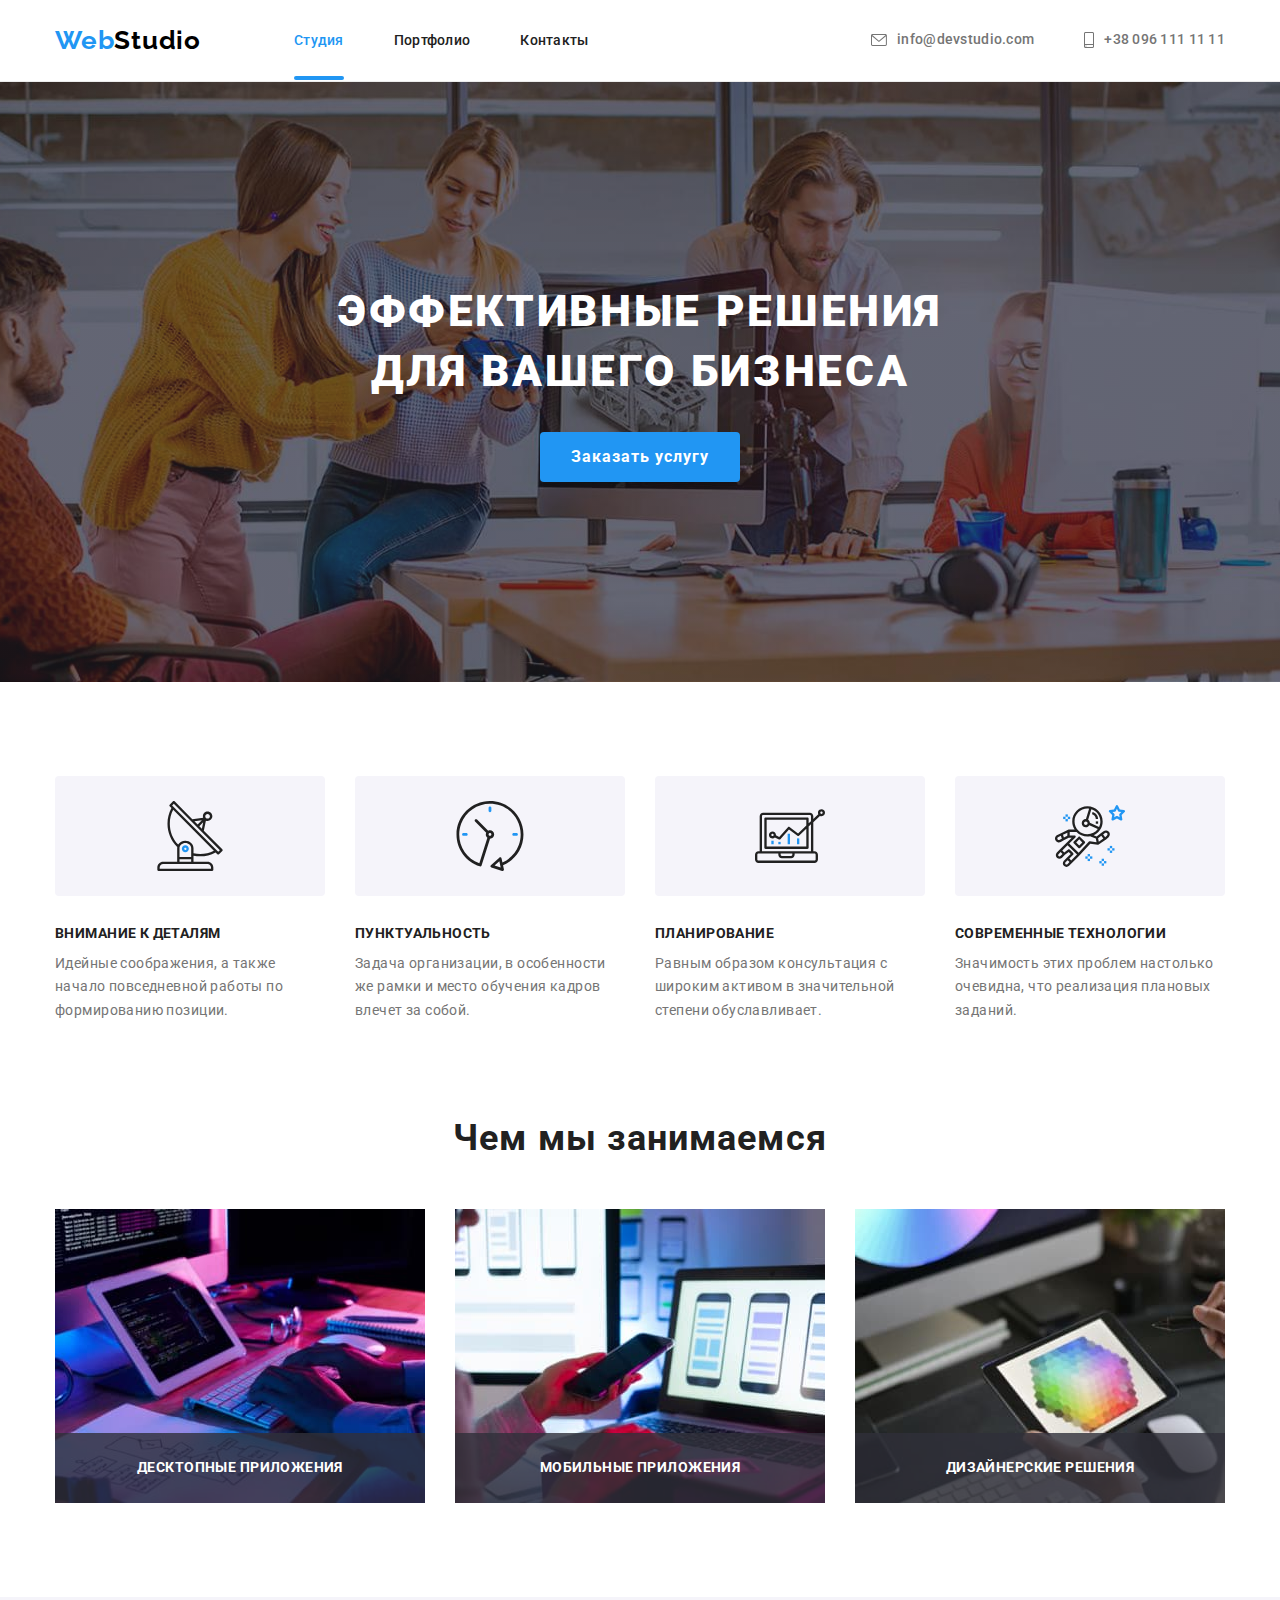
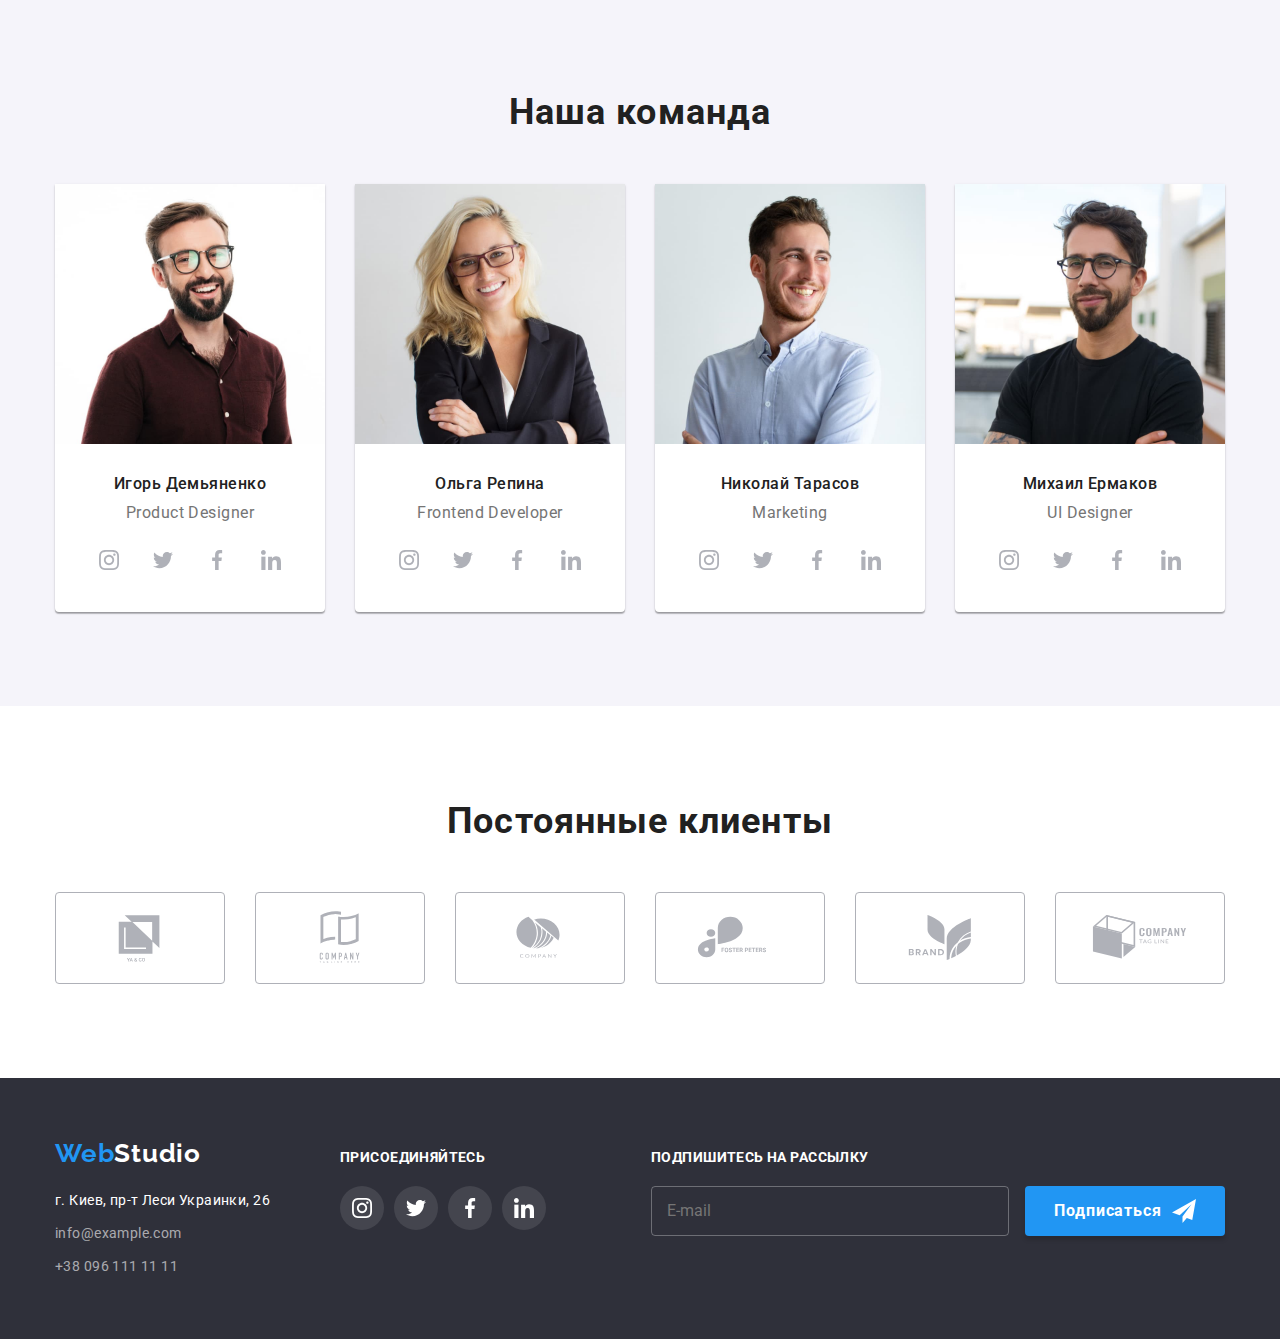
==== index.html @ a88d2c27 "Copy hw-07" ====
<!DOCTYPE html>
<html lang="ru">
<head>
    <meta charset="UTF-8">
    <meta http-equiv="X-UA-Compatible" content="IE=edge">
    <meta name="viewport" content="width=device-width, initial-scale=1.0">
    <title>Главная</title>
    <link rel="preconnect" href="https://fonts.googleapis.com">
    <link rel="preconnect" href="https://fonts.gstatic.com" crossorigin>
    <link href="https://fonts.googleapis.com/css2?family=Raleway:wght@700&family=Roboto:wght@400;500;700;900&display=swap"
        rel="stylesheet">
    <link rel="stylesheet" href="./css/modern-normalize.css">
    <link rel="stylesheet" href="./css/main.min.css">
</head>
<body>
    <header class="header">
        <div class="container header__container">
            <a href="./index.html" class="logo header__logo">Web<span lang="en" class="logo--dark">Studio</span>
            </a>
            <nav>
                <ul class="sitenav">
                    <li class="sitenav__item">
                        <a href="#" class="sitenav__link sitenav__link--current">Студия</a>
                    </li>
                    <li class="sitenav__item">
                        <a href="./portfolio.html" class="sitenav__link">Портфолио</a>
                    </li>
                    <li class="sitenav__item">
                        <a href="" class="sitenav__link">Контакты</a>
                    </li>
                </ul>
            </nav>
            <ul class="contacts">
                <li class="contacts__item">
                    <a href="mailto:info@devstudio.com" class="contacts__link">
                        <svg class="contacts__icon" width="16" height="12">
                            <use href="./images/icons.svg#icon-envelope"></use>
                        </svg>
                        info@devstudio.com
                    </a>
                </li>
                <li class="contacts__item">
                    <a href="tel:+380961111111" class="contacts__link">
                        <svg class="contacts__icon" width="10" height="16">
                            <use href="./images/icons.svg#icon-smartphone"></use>
                        </svg>
                        +38 096 111 11 11
                    </a>
                </li>
            </ul>
        </div>
    </header>
    <main>
        <!--Шапка-->
        <section class="hero">
            <div class="container">
                <h1 class="hero__title">Эффективные решения для вашего бизнеса</h1>
                <button type="button" class="button" data-modal-open>Заказать услугу</button>
            </div>
        </section>
        <!-- Особенности -->
        <section class="section">
            <div class="container">
                <h2 class="section__title visually-hidden">Особенности</h2>
                <ul class="features">
                    <li class="features__item">
                        <div class="features__thumb">
                            <svg class="features__icon" width="70" height="70">
                                <use href="./images/icons.svg#icon-features1"></use>
                            </svg>
                        </div>
                        <h3 class="features__title">Внимание к деталям</h3>
                        <p class="features__text">Идейные соображения, а также начало повседневной работы по формированию позиции.</p>
                    </li>
                    <li class="features__item">
                        <div class="features__thumb">
                            <svg class="features__icon" width="70" height="70">
                                <use href="./images/icons.svg#icon-features2"></use>
                            </svg>
                        </div>
                        <h3 class="features__title">Пунктуальность</h3>
                        <p class="features__text">Задача организации, в особенности же рамки и место обучения кадров влечет за собой.</p>
                    </li>
                    <li class="features__item">
                        <div class="features__thumb">
                            <svg class="features__icon" width="70" height="70">
                                <use href="./images/icons.svg#icon-features3"></use>
                            </svg>
                        </div>
                        <h3 class="features__title">Планирование</h3>
                        <p class="features__text">Равным образом консультация с широким активом в значительной степени обуславливает.</p>
                    </li>
                    <li class="features__item">
                        <div class="features__thumb">
                            <svg class="features__icon" width="70" height="70">
                                <use href="./images/icons.svg#icon-features4"></use>
                            </svg>
                        </div>
                        <h3 class="features__title">Современные технологии</h3>
                        <p class="features__text">Значимость этих проблем настолько очевидна, что реализация плановых заданий.</p>
                    </li>
                </ul>
            </div>
        </section>
        <!-- Чем мы занимаемся -->
        <section class="section section--no-padding-top">
            <div class="container">
                <h2 class="section__title">Чем мы занимаемся</h2>
                <ul class="about">
                    <li class="about__item">
                        <img src="./images/box1.jpg"
                            alt="Разработка вэб приложений. Сотрудник набирает код на клавиатуре, основываясь на блок-схеме, которая расположена на столе возле него. "
                            width="370" height="294">
                        <h3 class="about__title">Десктопные приложения</h3>
                    </li>
                    <li class="about__item">
                        <img src="./images/box2.jpg"
                            alt="Разработка мобильных приложений. Сотрудник производит сравнение макета с приложением на мобильном телефоне."
                            width="370" height="294">
                        <h3 class="about__title">Мобильные приложения</h3>
                    </li>
                    <li class="about__item">
                        <img src="./images/box3.jpg"
                            alt="Разработка дизайна. Сострудник с помощью планшета выбирается будующий цвет и оттенок. " width="370"
                            height="294">
                        <h3 class="about__title">Дизайнерские решения</h3>
                    </li>
                </ul>
            </div>
        </section>
        <!-- Наша команда -->
        <section class="section section--another-background">
            <div class="container">
                <h2 class="section__title">Наша команда</h2>
                <ul class="team">
                    <li class="team__item">
                        <img src="./images/card1.jpg" alt="Фото Игоря" width="270" height="260">
                        <div class="team__content">
                            <h3 class="team__title">Игорь Демьяненко</h3>
                            <p class="team__text">Product Designer</p>
                            <ul class="socials">
                                <li class="socials__item">
                                    <a href="" class="socials__link">
                                        <svg class="socials__icon" width="20" height="20">
                                            <use href="./images/icons.svg#icon-instagram"></use>
                                        </svg>
                                    </a>
                                </li>
                                <li class="socials__item">
                                    <a href="" class="socials__link">
                                        <svg class="socials__icon" width="20" height="20">
                                            <use href="./images/icons.svg#icon-twitter"></use>
                                        </svg>
                                    </a>
                                </li>
                                <li class="socials__item">
                                    <a href="" class="socials__link">
                                        <svg class="socials__icon" width="20" height="20">
                                            <use href="./images/icons.svg#icon-facebook"></use>
                                        </svg>
                                    </a>
                                </li>
                                <li class="socials__item">
                                    <a href="" class="socials__link">
                                        <svg class="socials__icon" width="20" height="20">
                                            <use href="./images/icons.svg#icon-linkedin"></use>
                                        </svg>
                                    </a>
                                </li>
                            </ul>
                        </div>
                    </li>
                    <li class="team__item">
                        <img src="./images/card2.jpg" alt="Фото Игоря" width="270" height="260">
                        <div class="team__content">
                            <h3 class="team__title">Ольга Репина</h3>
                            <p class="team__text">Frontend Developer</p>
                            <ul class="socials">
                                <li class="socials__item">
                                    <a href="" class="socials__link">
                                        <svg class="socials__icon" width="20" height="20">
                                            <use href="./images/icons.svg#icon-instagram"></use>
                                        </svg>
                                    </a>
                                </li>
                                <li class="socials__item">
                                    <a href="" class="socials__link">
                                        <svg class="socials__icon" width="20" height="20">
                                            <use href="./images/icons.svg#icon-twitter"></use>
                                        </svg>
                                    </a>
                                </li>
                                <li class="socials__item">
                                    <a href="" class="socials__link">
                                        <svg class="socials__icon" width="20" height="20">
                                            <use href="./images/icons.svg#icon-facebook"></use>
                                        </svg>
                                    </a>
                                </li>
                                <li class="socials__item">
                                    <a href="" class="socials__link">
                                        <svg class="socials__icon" width="20" height="20">
                                            <use href="./images/icons.svg#icon-linkedin"></use>
                                        </svg>
                                    </a>
                                </li>
                            </ul>
                        </div>
                    </li>
                    <li class="team__item">
                        <img src="./images/card3.jpg" alt="Фото Игоря" width="270" height="260">
                        <div class="team__content">
                            <h3 class="team__title">Николай Тарасов</h3>
                            <p class="team__text">Marketing</p>
                            <ul class="socials">
                                <li class="socials__item">
                                    <a href="" class="socials__link">
                                        <svg class="socials__icon" width="20" height="20">
                                            <use href="./images/icons.svg#icon-instagram"></use>
                                        </svg>
                                    </a>
                                </li>
                                <li class="socials__item">
                                    <a href="" class="socials__link">
                                        <svg class="socials__icon" width="20" height="20">
                                            <use href="./images/icons.svg#icon-twitter"></use>
                                        </svg>
                                    </a>
                                </li>
                                <li class="socials__item">
                                    <a href="" class="socials__link">
                                        <svg class="socials__icon" width="20" height="20">
                                            <use href="./images/icons.svg#icon-facebook"></use>
                                        </svg>
                                    </a>
                                </li>
                                <li class="socials__item">
                                    <a href="" class="socials__link">
                                        <svg class="socials__icon" width="20" height="20">
                                            <use href="./images/icons.svg#icon-linkedin"></use>
                                        </svg>
                                    </a>
                                </li>
                            </ul>
                        </div>
                    </li>
                    <li class="team__item">
                        <img src="./images/card4.jpg" alt="Фото Игоря" width="270" height="260">
                        <div class="team__content">
                            <h3 class="team__title">Михаил Ермаков</h3>
                            <p class="team__text">UI Designer</p>
                            <ul class="socials">
                                <li class="socials__item">
                                    <a href="" class="socials__link">
                                        <svg class="socials__icon" width="20" height="20">
                                            <use href="./images/icons.svg#icon-instagram"></use>
                                        </svg>
                                    </a>
                                </li>
                                <li class="socials__item">
                                    <a href="" class="socials__link">
                                        <svg class="socials__icon" width="20" height="20">
                                            <use href="./images/icons.svg#icon-twitter"></use>
                                        </svg>
                                    </a>
                                </li>
                                <li class="socials__item">
                                    <a href="" class="socials__link">
                                        <svg class="socials__icon" width="20" height="20">
                                            <use href="./images/icons.svg#icon-facebook"></use>
                                        </svg>
                                    </a>
                                </li>
                                <li class="socials__item">
                                    <a href="" class="socials__link">
                                        <svg class="socials__icon" width="20" height="20">
                                            <use href="./images/icons.svg#icon-linkedin"></use>
                                        </svg>
                                    </a>
                                </li>
                            </ul>
                        </div>
                    </li>
                </ul>
            </div>
        </section>
        <!-- Постоянные клиенты -->
        <section class="section">
            <div class="container">
                <h2 class="section__title">Постоянные клиенты</h2>
                <ul class="clients">
                    <li class="clients__item">
                        <a href="" class="clients__link">
                            <svg class="clients__icon" width="106" height="60">
                                <use href="./images/icons.svg#icon-client1"></use>
                            </svg>
                        </a>
                    </li>
                    <li class="clients__item">
                        <a href="" class="clients__link">
                            <svg class="clients__icon" width="106" height="60">
                                <use href="./images/icons.svg#icon-client2"></use>
                            </svg>
                        </a>
                    </li>
                    <li class="clients__item">
                        <a href="" class="clients__link">
                            <svg class="clients__icon" width="106" height="60">
                                <use href="./images/icons.svg#icon-client3"></use>
                            </svg>
                        </a>
                    </li>
                    <li class="clients__item">
                        <a href="" class="clients__link">
                            <svg class="clients__icon" width="106" height="60">
                                <use href="./images/icons.svg#icon-client4"></use>
                            </svg>
                        </a>
                    </li>
                    <li class="clients__item">
                        <a href="" class="clients__link">
                            <svg class="clients__icon" width="106" height="60">
                                <use href="./images/icons.svg#icon-client5"></use>
                            </svg>
                        </a>
                    </li>
                    <li class="clients__item">
                        <a href="" class="clients__link">
                            <svg class="clients__icon" width="106" height="60">
                                <use href="./images/icons.svg#icon-client6"></use>
                            </svg>
                        </a>
                    </li>
                </ul>
            </div>
        </section>
    </main>
    <footer class="footer">
        <div class="container footer__container">
            <div class="footer__left-wrap">
                <a href="./index.html" class="logo footer__logo">Web<span lang="en" class="logo--light">Studio</span></a>
                <address>
                    <ul class="address">
                        <li class="address__item">
                            <a href="https://goo.gl/maps/Sd4Lendt8BvaJmYn8" target="_blank" class="address__link">г. Киев, пр-т Леси
                                Украинки, 26</a>
                        </li>
                        <li class="address__item">
                            <a href="mailto:info@example.com" class="address__link">info@example.com</a>
                        </li>
                        <li class="address__item">
                            <a href="tel:+380961111111" class="address__link">+38 096 111 11 11</a>
                        </li>
                    </ul>
                </address>
            </div>
            <div class="footer__central-wrap">
                <p class="footer__central-text">Присоединяйтесь</p>
                <ul class="socials">
                    <li class="socials__item">
                        <a href="" class="socials__link socials__link--theme-dark">
                            <svg class="socials__icon" width="20" height="20">
                                <use href="./images/icons.svg#icon-instagram"></use>
                            </svg>
                        </a>
                    </li>
                    <li class="socials__item">
                        <a href="" class="socials__link socials__link--theme-dark">
                            <svg class="socials__icon" width="20" height="20">
                                <use href="./images/icons.svg#icon-twitter"></use>
                            </svg>
                        </a>
                    </li>
                    <li class="socials__item">
                        <a href="" class="socials__link socials__link--theme-dark">
                            <svg class="socials__icon" width="20" height="20">
                                <use href="./images/icons.svg#icon-facebook"></use>
                            </svg>
                        </a>
                    </li>
                    <li class="socials__item">
                        <a href="" class="socials__link socials__link--theme-dark">
                            <svg class="socials__icon" width="20" height="20">
                                <use href="./images/icons.svg#icon-linkedin"></use>
                            </svg>
                        </a>
                    </li>
                </ul>
            </div>
            <div class="footer__right-wrap">
                <p class="footer__right-text">Подпишитесь на рассылку</p>
                <form action="#" class="subscribe">
                    <input type="email" class="subscribe__email" name="subscribe-email" placeholder="E-mail"/>
                    <button type="submit" class="button subscribe__button">Подписаться 
                            <svg class="subscribe__icon" width="24" height="24">
                                <use href="./images/icons.svg#icon-subscribe"></use>
                            </svg>
                    </button>
                </form>
            </div>
        </div>
    </footer>
    <div class="backdrop is-hidden" data-modal>
        <div class="modal">
            <button type="button" class="modal__close" data-modal-close>
                <svg class="modal__close-icon" width="18" height="18">
                    <use href="./images/icons.svg#icon-modal-close"></use>
                </svg>
            </button>
            <form action="#" class="application">
                <p class="application__title">Оставьте свои данные, мы вам перезвоним</p>
                <label class="application__label">
                    Имя
                    <span class="application__input-wrap">
                        <input type="text" name="application-name" class="application__input" />
                        <svg class="application__icon" width="18" height="18">
                            <use href="./images/icons.svg#icon-form-name"></use>
                        </svg>
                    </span>
                </label>
                <label class="application__label">
                    Телефон
                    <span class="application__input-wrap">
                        <input type="tel" name="application-tel" class="application__input" />
                        <svg class="application__icon" width="18" height="18">
                            <use href="./images/icons.svg#icon-form-tel"></use>
                        </svg>
                    </span>
                </label>
                <label class="application__label">
                    Почта
                    <span class="application__input-wrap">
                        <input type="email" name="application-email" class="application__input" />
                        <svg class="application__icon" width="18" height="18">
                            <use href="./images/icons.svg#icon-form-email"></use>
                        </svg>
                    </span>
                </label>
                <label class="application__label application__label_last">
                    Комментарий
                    <textarea name="application-comment" class="application__comment" placeholder="Введите текст"></textarea>
                </label>
                <label class="policy">
                    <input type="checkbox" class="policy__checkbox" name="policy" value="accept" />
                    <span class="policy__item">
                        <svg class="policy__icon" width="16" height="15">
                            <use href="./images/icons.svg#icon-check"></use>
                        </svg>
                    </span>
                    Соглашаюсь с рассылкой и принимаю 
                    <a href="" class="policy__link">Условия договора</a>
                </label>
                <button type="submit" class ="button">Отправить</button>
            </form>
        </div>
    </div>
</body>
<script src="./js/modal.js"></script>
</html>
---- css/main.min.css ----
.visually-hidden{position:absolute;white-space:nowrap;width:1px;height:1px;overflow:hidden;border:0;padding:0;clip:rect(0 0 0 0);clip-path:inset(50%);margin:-1px}.section__title{font-size:36px;line-height:1.17;letter-spacing:.03em;text-align:center}.features__title,.about__title,.footer__right-text,.footer__central-text{font-size:14px;line-height:1.14;letter-spacing:.03em;text-transform:uppercase}.logo{font-family:"Raleway",sans-serif;font-weight:700;font-size:26px;line-height:1.19;letter-spacing:.03em}.hero__title{font-weight:900;font-size:44px;line-height:1.36;letter-spacing:.06em;text-transform:uppercase;text-align:center}.sitenav__link,.contacts__link{font-weight:500;font-size:14px;line-height:1.14;letter-spacing:.02em}.team__title,.team__text{font-size:16px;line-height:1.19;letter-spacing:.03em;text-align:center}h1,h2,h3,h4,h5,h6,p,ul{margin-top:0;margin-bottom:0}a{text-decoration:none}ul{padding:0;list-style-type:none}button{padding:0}body{font-family:"Roboto", sans-serif;color:#757575}img{display:block;max-width:100%;height:auto}.container{width:1200px;margin:0 auto;padding:0 15px}.logo{color:#2196f3}.logo--dark{color:#000000}.logo--light{color:#fff}.section{padding-top:94px;padding-bottom:94px}.section__title{margin-bottom:50px;color:#212121}.section--no-padding-top{padding-top:0}.section--another-background{background-color:#f5f4fa}.button{display:block;margin:0 auto;min-width:200px;min-height:50px;font-weight:700;font-size:16px;line-height:1.87;letter-spacing:0.06em;color:#fff;background-color:#2196f3;box-shadow:0px 4px 4px rgba(0,0,0,0.15);border-radius:4px;border-color:transparent;cursor:pointer}.socials{display:flex;justify-content:center}.socials__item{min-height:44px;min-width:44px}.socials__item:not(:last-child){margin-right:10px}.socials__link{display:flex;justify-content:center;align-items:center;width:100%;height:100%;background-color:transparent;border-radius:50%;fill:#afb1b8;transition:background-color 250ms cubic-bezier(0.4, 0, 0.2, 1)}.socials__link:hover,.socials__link:focus{background-color:#2196f3;fill:#ffffff}.socials__link--theme-dark{background-color:rgba(255,255,255,0.1);fill:#ffffff}.backdrop{width:100vw;height:100vh;background-color:rgba(0,0,0,0.2);position:fixed;top:0;left:0;transition:opacity 250ms cubic-bezier(0.4, 0, 0.2, 1),visibility 250ms cubic-bezier(0.4, 0, 0.2, 1)}.backdrop.is-hidden{opacity:0;visibility:hidden;pointer-events:none}.modal{width:528px;min-height:581px;padding:40px;position:absolute;top:50%;left:50%;background-color:#fff;box-shadow:0px 1px 3px rgba(0,0,0,0.12),0px 1px 1px rgba(0,0,0,0.14),0px 2px 1px rgba(0,0,0,0.2);border-radius:4px;transform:translate(-50%, -50%) scale(1);transition:transform 250ms cubic-bezier(0.4, 0, 0.2, 1)}.backdrop.is-hidden .modal{transform:translate(-50%, -50%) scale(1.15)}.modal__close{display:flex;align-items:center;justify-content:center;width:30px;height:30px;position:absolute;top:8px;right:8px;color:#000000;background-color:transparent;border-radius:50%;border-color:rgba(0,0,0,0.1);cursor:pointer;transition:color 250ms cubic-bezier(0.4, 0, 0.2, 1)}.modal__close:hover,.modal__close:focus{color:#2196f3}.modal__close-icon{fill:currentColor}.application__title{margin-bottom:12px;font-weight:700;font-size:20px;line-height:1.15;text-align:center;letter-spacing:.03em;color:#212121}.application__label{display:flex;flex-direction:column;margin-bottom:10px;font-size:12px;line-height:1.17;letter-spacing:0.01em;color:#757575}.application__label_last{margin-bottom:0}.application__input-wrap{margin-top:4px;position:relative;color:#212121}.application__input{width:100%;min-height:40px;padding-left:42px;border:1px solid rgba(33,33,33,0.2);border-radius:4px;cursor:pointer;transition:border-color 250ms cubic-bezier(0.4, 0, 0.2, 1)}.application__input:focus{border-color:#2196f3}.application__icon{position:absolute;left:12px;top:50%;transform:translateY(-50%);fill:currentColor;transition:fill 250ms cubic-bezier(0.4, 0, 0.2, 1)}.application__input:focus+.application__icon{fill:#2196f3}.application__comment{margin-top:4px;padding:12px 16px;min-height:120px;border:1px solid rgba(33,33,33,0.2);border-radius:4px;resize:none;cursor:pointer;transition:border-color 250ms cubic-bezier(0.4, 0, 0.2, 1)}.application__comment::placeholder{color:rgba(117,117,117,0.5);transition:color 250ms cubic-bezier(0.4, 0, 0.2, 1)}.application__comment:focus{border-color:#2196f3}.application__comment:focus::placeholder{color:#2196f3}.policy{display:flex;justify-content:center;align-items:center;margin-top:20px;margin-bottom:30px;font-size:14px;line-height:1.71;letter-spacing:.03em;color:#757575;cursor:pointer}.policy__checkbox{appearance:none}.policy__item{display:flex;justify-content:center;align-items:center;width:16px;height:15px;margin-right:8px;border:2px solid #000000;border-radius:3px;transition:background-color 250ms cubic-bezier(0.4, 0, 0.2, 1),border 250ms cubic-bezier(0.4, 0, 0.2, 1)}.policy__checkbox:focus+.policy__item{border:2px solid #2196f3;outline:1px solid #000000}.policy__checkbox:checked+.policy__item{background-color:#2196f3;border:2px solid transparent}.policy__icon{fill:#fff}.policy__link{margin-left:4px;color:#2196f3;text-decoration:underline}.header{border-bottom:1px solid #ececec}.header__container{display:flex;align-items:center;padding-top:25px;padding-bottom:25px}.header__logo{margin-right:93px}.sitenav{display:flex}.sitenav__item:not(:last-child){margin-right:50px}.sitenav__link{position:relative;color:#212121;transition:color 250ms cubic-bezier(0.4, 0, 0.2, 1)}.sitenav__link:hover,.sitenav__link:focus{color:#2196f3}.sitenav__link--current{color:#2196f3}.sitenav__link--current::after{content:"";width:100%;height:4px;display:block;position:absolute;left:0;bottom:-32px;background-color:#2196f3;border-radius:2px}.contacts{display:flex;margin-left:auto}.contacts__item:not(:last-child){margin-right:50px}.contacts__link{display:flex;align-items:center;color:inherit;transition:color 250ms cubic-bezier(0.4, 0, 0.2, 1)}.contacts__link:hover,.contacts__link:focus{color:#2196f3}.contacts__icon{fill:currentColor;margin-right:10px}.hero{max-width:1600px;margin:0 auto;padding-top:200px;padding-bottom:200px;background-color:#2f303a;background-image:linear-gradient(rgba(47,48,58,0.4), rgba(47,48,58,0.4)),url(../images/hero-bg.jpg);background-position:center;background-repeat:no-repeat;background-size:cover}.hero__title{margin-bottom:30px;max-width:696px;margin-right:auto;margin-left:auto;color:#fff}.features{display:flex}.features__item{min-width:270px}.features__item:not(:last-child){margin-right:30px}.features__thumb{display:flex;justify-content:center;align-items:center;width:100%;min-height:120px;margin-bottom:30px;background-color:#f5f4fa;border-radius:4px}.features__title{margin-bottom:10px;color:#212121}.features__text{font-size:14px;line-height:1.71;letter-spacing:.03em}.about{display:flex}.about__section{padding-top:0}.about__item{position:relative}.about__item:not(:last-child){margin-right:30px}.about__title{display:flex;justify-content:center;align-items:center;width:100%;min-height:70px;position:absolute;bottom:0;left:0;color:#fff;background-color:rgba(47,48,58,0.8)}.team{display:flex}.team__item{background:#fff;box-shadow:0px 1px 3px rgba(0,0,0,0.12),0px 1px 1px rgba(0,0,0,0.14),0px 2px 1px rgba(0,0,0,0.2);border-radius:0px 0px 4px 4px}.team__item:not(:last-child){margin-right:30px}.team__content{padding-top:30px;padding-bottom:30px}.team__title{margin-bottom:10px;font-weight:500;color:#212121}.team__text{margin-bottom:16px}.clients{display:flex;justify-content:center;align-items:center}.clients__item{width:170px;height:92px}.clients__item:not(:last-child){margin-right:30px}.clients__link{display:flex;justify-content:center;align-items:center;width:100%;height:100%;fill:#afb1b8;border:1px solid #afb1b8;border-radius:4px;transition:border-color 250ms cubic-bezier(0.4, 0, 0.2, 1),fill 250ms cubic-bezier(0.4, 0, 0.2, 1)}.clients__link:hover,.clients__link:focus{border-color:#2196f3;fill:#2196f3}.footer{padding-top:60px;padding-bottom:60px;background-color:#2f303a}.footer__container{display:flex;align-items:baseline}.footer__logo{display:block;margin-bottom:20px}.footer__left-wrap{margin-right:70px}.footer__right-wrap{margin-left:auto}.footer__right-text,.footer__central-text{margin-bottom:20px;color:#fff;font-weight:700}.address__item{font-style:normal;font-size:14px;line-height:1.71;letter-spacing:.03em;color:#fff}.address__item+.address__item{color:rgba(255,255,255,0.6)}.address__item:not(:last-child){margin-bottom:9px}.address__link{color:inherit;transition:color 250ms cubic-bezier(0.4, 0, 0.2, 1)}.address__link:hover,.address__link:focus{color:#2196f3}.subscribe__email{width:358px;min-height:50px;padding:15px;margin-right:12px;color:#fff;background-color:transparent;border:1px solid rgba(255,255,255,0.3);border-radius:4px;cursor:pointer}.subscribe__button{display:inline-flex;justify-content:center;align-items:center}.subscribe__icon{margin-left:10px;fill:currentColor}.filter{display:flex;justify-content:center;margin-bottom:50px}.filter__item:not(:last-child){margin-right:8px}.filter__button{padding:6px 22px;font-family:inherit;font-weight:500;font-size:16px;line-height:1.62;letter-spacing:.03em;color:#212121;background:#f5f4fa;border-radius:4px;border-color:transparent;cursor:pointer;transition:color 250ms cubic-bezier(0.4, 0, 0.2, 1),background-color 250ms cubic-bezier(0.4, 0, 0.2, 1),box-shadow 250ms cubic-bezier(0.4, 0, 0.2, 1)}.filter__button:hover,.filter__button:focus{color:#fff;background-color:#2196f3;box-shadow:0px 3px 1px rgba(0,0,0,0.1),0px 1px 2px rgba(0,0,0,0.08),0px 2px 2px rgba(0,0,0,0.12)}.portfolio{display:flex;flex-wrap:wrap;margin-right:-30px;margin-bottom:-30px}.portfolio__item{margin-right:30px;margin-bottom:30px;flex-basis:calc((100% - 3 * 30px) / 3)}.portfolio__link{display:inline-block;width:100%;height:100%;transition:box-shadow 250ms cubic-bezier(0.4, 0, 0.2, 1)}.portfolio__link:hover,.portfolio__link:focus{box-shadow:0px 1px 1px rgba(0,0,0,0.12),0px 4px 4px rgba(0,0,0,0.06),1px 4px 6px rgba(0,0,0,0.16)}.portfolio__overlay{position:relative;overflow:hidden}.portfolio__description{height:100%;padding:63px 24px;position:absolute;top:0;left:0;font-size:18px;line-height:1.56;letter-spacing:.03em;color:#fff;background-color:#2196f3;transform:translateY(101%);transition:transform 250ms cubic-bezier(0.4, 0, 0.2, 1)}.portfolio__link:hover .portfolio__description,.portfolio__link:focus .portfolio__description{transform:translateY(0)}.portfolio__content{padding:20px 24px;border:1px solid #eeeeee}.portfolio__title{margin-bottom:4px;font-size:18px;line-height:2;letter-spacing:0.06em;color:#212121}.portfolio__text{font-size:16px;line-height:1.87;letter-spacing:.03em;color:#757575}
/*# sourceMappingURL=main.min.css.map */
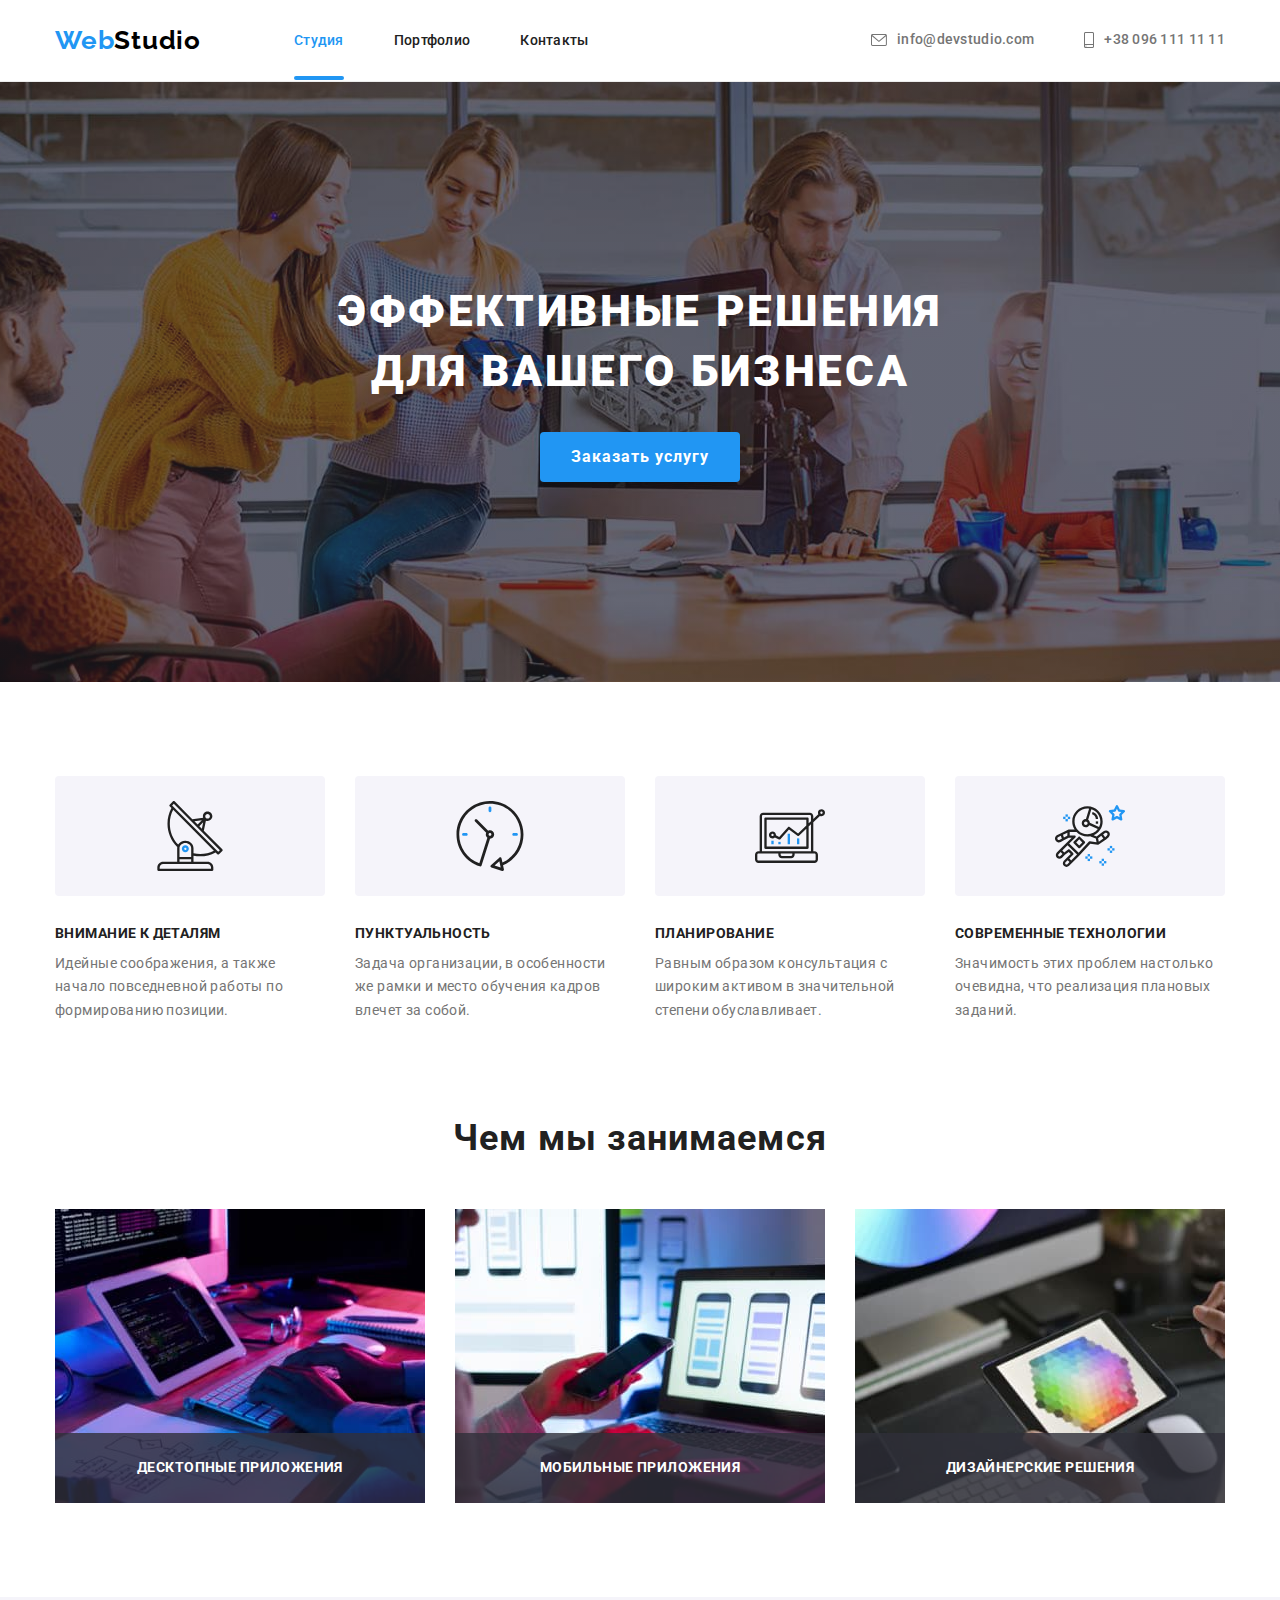
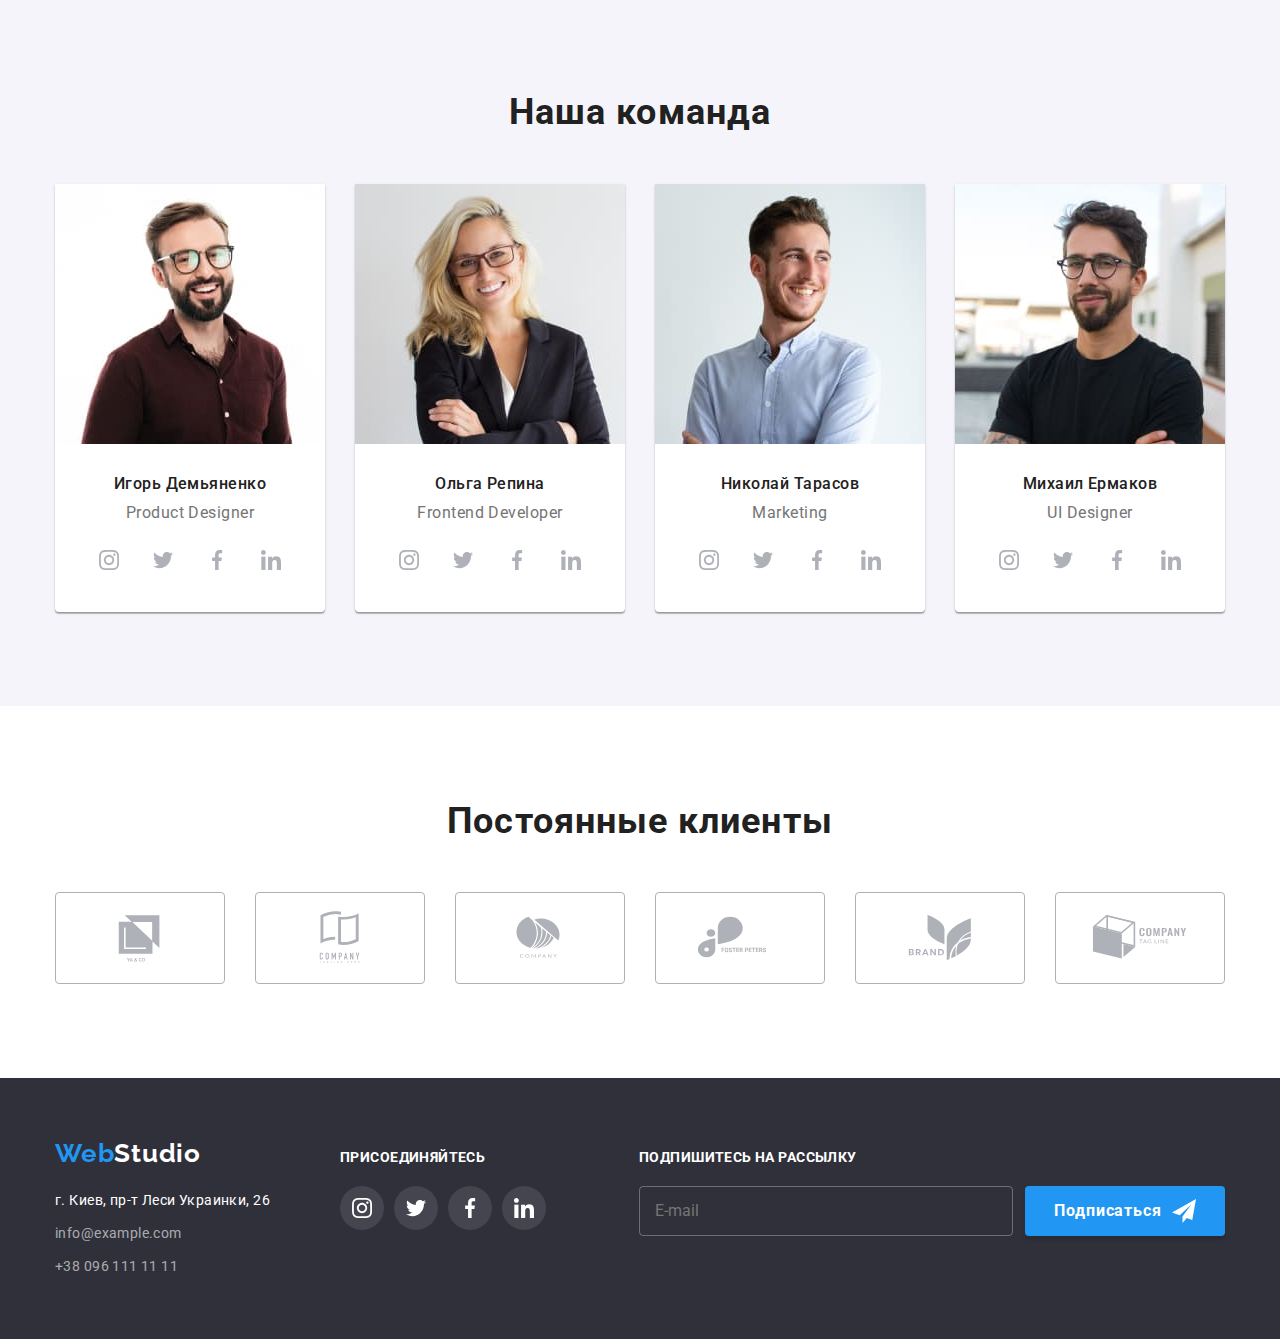
==== commit 934aeaa3: "done №1" ====
--- a/index.html
+++ b/index.html
@@ -13,7 +13,7 @@
     <link rel="stylesheet" href="./css/main.min.css">
 </head>
 <body>
-    <header class="header">
+    <header class="header block">
         <div class="container header__container">
             <a href="./index.html" class="logo header__logo">Web<span lang="en" class="logo--dark">Studio</span>
             </a>
@@ -48,18 +48,81 @@
                     </a>
                 </li>
             </ul>
+            <button type="button" class="open-menu-button">
+                <svg class="open-menu-icon" width="40" height="40">
+                    <use href="./images/icons.svg#icon-mob-menu"></use>
+                </svg>
+            </button>
+        </div>
+        <div class="mobile-menu is-hidden">
+            <div class="container mobile-menu__container">
+                <div class="mobile-menu__top">
+                    <button type="button" class="close-menu-button">
+                        <svg class="close-menu-icon" width="40" height="40">
+                            <use href="./images/icons.svg#icon-mob-menu-close"></use>
+                        </svg>
+                    </button>
+                    <ul class="mobile-sitenav">
+                        <li class="mobile-sitenav__item">
+                            <a href="#" class="mobile-sitenav__link mobile-sitenav__link--current">Студия</a>
+                        </li>
+                        <li class="mobile-sitenav__item">
+                            <a href="./portfolio.html" class="mobile-sitenav__link">Портфолио</a>
+                        </li>
+                        <li class="mobile-sitenav__item">
+                            <a href="" class="mobile-sitenav__link">Контакты</a>
+                        </li>
+                    </ul>
+                </div>
+                <div class="mobile-menu__bottom">
+                    <ul class="mobile-contacts">
+                        <li class="mobile-contacts__item">
+                            <a href="tel:+380961111111" class="mobile-contacts__link">
+                                +38 096 111 11 11
+                            </a>
+                        </li>
+                        <li class="mobile-contacts__item">
+                            <a href="mailto:info@devstudio.com" class="mobile-contacts__link">
+                                info@devstudio.com
+                            </a>
+                        </li>
+                    </ul>
+                    <ul class="mobile-socials">
+                        <li class="mobile-socials__item">
+                            <a href="" class="mobile-socials__link">
+                                Instagram
+                            </a>
+                        </li>
+                        <li class="mobile-socials__item">
+                            <a href="" class="mobile-socials__link">
+                                Twitter
+                            </a>
+                        </li>
+                        <li class="mobile-socials__item">
+                            <a href="" class="mobile-socials__link">
+                                Facebook
+                            </a>
+                        </li>
+                        <li class="mobile-socials__item">
+                            <a href="" class="mobile-socials__link">
+                                LinkedIn
+                            </a>
+                        </li>
+                    </ul>
+                </div>
+            </div>
         </div>
     </header>
     <main>
         <!--Шапка-->
-        <section class="hero">
+        <section class="hero block">
             <div class="container">
-                <h1 class="hero__title">Эффективные решения для вашего бизнеса</h1>
+                <h1 class="hero__title">Эффективные решения <br> для вашего бизнеса</h1>
                 <button type="button" class="button" data-modal-open>Заказать услугу</button>
             </div>
         </section>
         <!-- Особенности -->
-        <section class="section">
+        <section class="section block">
             <div class="container">
                 <h2 class="section__title visually-hidden">Особенности</h2>
                 <ul class="features">
@@ -103,38 +166,48 @@
             </div>
         </section>
         <!-- Чем мы занимаемся -->
-        <section class="section section--no-padding-top">
+        <section class="section section--no-padding-top block">
             <div class="container">
                 <h2 class="section__title">Чем мы занимаемся</h2>
                 <ul class="about">
                     <li class="about__item">
-                        <img src="./images/box1.jpg"
+                        <img srcset="./images/box1.jpg 1x, ./images/box1@2x.jpg 2x"
+                            src="./images/box1.jpg"
                             alt="Разработка вэб приложений. Сотрудник набирает код на клавиатуре, основываясь на блок-схеме, которая расположена на столе возле него. "
-                            width="370" height="294">
+                            width="370"
+                        >
                         <h3 class="about__title">Десктопные приложения</h3>
                     </li>
                     <li class="about__item">
-                        <img src="./images/box2.jpg"
+                        <img srcset="./images/box2.jpg 1x, ./images/box2@2x.jpg 2x" 
+                            src="./images/box2.jpg"
                             alt="Разработка мобильных приложений. Сотрудник производит сравнение макета с приложением на мобильном телефоне."
-                            width="370" height="294">
+                            width="370">
                         <h3 class="about__title">Мобильные приложения</h3>
                     </li>
                     <li class="about__item">
-                        <img src="./images/box3.jpg"
-                            alt="Разработка дизайна. Сострудник с помощью планшета выбирается будующий цвет и оттенок. " width="370"
-                            height="294">
+                        <img srcset="./images/box3.jpg 1x, ./images/box3@2x.jpg 2x"
+                            src="./images/box3.jpg"
+                            alt="Разработка дизайна. Сострудник с помощью планшета выбирается будующий цвет и оттенок. " 
+                            width="370"
+                            >
                         <h3 class="about__title">Дизайнерские решения</h3>
                     </li>
                 </ul>
             </div>
         </section>
         <!-- Наша команда -->
-        <section class="section section--another-background">
+        <section class="section section--another-background block">
             <div class="container">
                 <h2 class="section__title">Наша команда</h2>
                 <ul class="team">
                     <li class="team__item">
-                        <img src="./images/card1.jpg" alt="Фото Игоря" width="270" height="260">
+                        <picture>
+                            <source srcset="./images/card1.jpg 1x, ./images/card1@2x.jpg 2x" media="(min-width:1200px)">
+                            <source srcset="./images/card1-tab.jpg 1x, ./images/card1-tab@2x.jpg 2x" media="(min-width:768px)">
+                            <source srcset="./images/card1-mob.jpg 1x, ./images/card1-mob@2x.jpg 2x">
+                            <img src="./images/card1.jpg" alt="Фото Игоря">
+                        </picture>
                         <div class="team__content">
                             <h3 class="team__title">Игорь Демьяненко</h3>
                             <p class="team__text">Product Designer</p>
@@ -171,7 +244,12 @@
                         </div>
                     </li>
                     <li class="team__item">
-                        <img src="./images/card2.jpg" alt="Фото Игоря" width="270" height="260">
+                        <picture>
+                            <source srcset="./images/card2.jpg 1x, ./images/card2@2x.jpg 2x" media="(min-width:1200px)">
+                            <source srcset="./images/card2-tab.jpg 1x, ./images/card2-tab@2x.jpg 2x" media="(min-width:768px)">
+                            <source srcset="./images/card2-mob.jpg 1x, ./images/card2-mob@2x.jpg 2x">
+                            <img src="./images/card2.jpg" alt="Фото Ольги">
+                        </picture>
                         <div class="team__content">
                             <h3 class="team__title">Ольга Репина</h3>
                             <p class="team__text">Frontend Developer</p>
@@ -208,7 +286,12 @@
                         </div>
                     </li>
                     <li class="team__item">
-                        <img src="./images/card3.jpg" alt="Фото Игоря" width="270" height="260">
+                        <picture>
+                            <source srcset="./images/card3.jpg 1x, ./images/card3@2x.jpg 2x" media="(min-width:1200px)">
+                            <source srcset="./images/card3-tab.jpg 1x, ./images/card3-tab@2x.jpg 2x" media="(min-width:768px)">
+                            <source srcset="./images/card3-mob.jpg 1x, ./images/card3-mob@2x.jpg 2x">
+                            <img src="./images/card3.jpg" alt="Фото Николая">
+                        </picture>
                         <div class="team__content">
                             <h3 class="team__title">Николай Тарасов</h3>
                             <p class="team__text">Marketing</p>
@@ -245,7 +328,12 @@
                         </div>
                     </li>
                     <li class="team__item">
-                        <img src="./images/card4.jpg" alt="Фото Игоря" width="270" height="260">
+                        <picture>
+                            <source srcset="./images/card4.jpg 1x, ./images/card4@2x.jpg 2x" media="(min-width:1200px)">
+                            <source srcset="./images/card4-tab.jpg 1x, ./images/card4-tab@2x.jpg 2x" media="(min-width:768px)">
+                            <source srcset="./images/card4-mob.jpg 1x, ./images/card4-mob@2x.jpg 2x">
+                            <img src="./images/card4.jpg" alt="Фото Михаила">
+                        </picture>
                         <div class="team__content">
                             <h3 class="team__title">Михаил Ермаков</h3>
                             <p class="team__text">UI Designer</p>
@@ -285,7 +373,7 @@
             </div>
         </section>
         <!-- Постоянные клиенты -->
-        <section class="section">
+        <section class="section block">
             <div class="container">
                 <h2 class="section__title">Постоянные клиенты</h2>
                 <ul class="clients">
@@ -335,7 +423,7 @@
             </div>
         </section>
     </main>
-    <footer class="footer">
+    <footer class="footer block">
         <div class="container footer__container">
             <div class="footer__left-wrap">
                 <a href="./index.html" class="logo footer__logo">Web<span lang="en" class="logo--light">Studio</span></a>
@@ -436,7 +524,7 @@
                         </svg>
                     </span>
                 </label>
-                <label class="application__label application__label_last">
+                <label class="application__label application__label--no-margin-bottom">
                     Комментарий
                     <textarea name="application-comment" class="application__comment" placeholder="Введите текст"></textarea>
                 </label>
@@ -447,8 +535,10 @@
                             <use href="./images/icons.svg#icon-check"></use>
                         </svg>
                     </span>
-                    Соглашаюсь с рассылкой и принимаю 
-                    <a href="" class="policy__link">Условия договора</a>
+                    <span>
+                        Соглашаюсь с рассылкой и принимаю
+                        <a href="" class="policy__link">Условия договора</a>
+                    </span>
                 </label>
                 <button type="submit" class ="button">Отправить</button>
             </form>
@@ -456,4 +546,5 @@
     </div>
 </body>
 <script src="./js/modal.js"></script>
+<script src="./js/mobile-menu.js"></script>
 </html>--- a/css/main.min.css
+++ b/css/main.min.css
@@ -1,2 +1,2 @@
-.visually-hidden{position:absolute;white-space:nowrap;width:1px;height:1px;overflow:hidden;border:0;padding:0;clip:rect(0 0 0 0);clip-path:inset(50%);margin:-1px}.section__title{font-size:36px;line-height:1.17;letter-spacing:.03em;text-align:center}.features__title,.about__title,.footer__right-text,.footer__central-text{font-size:14px;line-height:1.14;letter-spacing:.03em;text-transform:uppercase}.logo{font-family:"Raleway",sans-serif;font-weight:700;font-size:26px;line-height:1.19;letter-spacing:.03em}.hero__title{font-weight:900;font-size:44px;line-height:1.36;letter-spacing:.06em;text-transform:uppercase;text-align:center}.sitenav__link,.contacts__link{font-weight:500;font-size:14px;line-height:1.14;letter-spacing:.02em}.team__title,.team__text{font-size:16px;line-height:1.19;letter-spacing:.03em;text-align:center}h1,h2,h3,h4,h5,h6,p,ul{margin-top:0;margin-bottom:0}a{text-decoration:none}ul{padding:0;list-style-type:none}button{padding:0}body{font-family:"Roboto", sans-serif;color:#757575}img{display:block;max-width:100%;height:auto}.container{width:1200px;margin:0 auto;padding:0 15px}.logo{color:#2196f3}.logo--dark{color:#000000}.logo--light{color:#fff}.section{padding-top:94px;padding-bottom:94px}.section__title{margin-bottom:50px;color:#212121}.section--no-padding-top{padding-top:0}.section--another-background{background-color:#f5f4fa}.button{display:block;margin:0 auto;min-width:200px;min-height:50px;font-weight:700;font-size:16px;line-height:1.87;letter-spacing:0.06em;color:#fff;background-color:#2196f3;box-shadow:0px 4px 4px rgba(0,0,0,0.15);border-radius:4px;border-color:transparent;cursor:pointer}.socials{display:flex;justify-content:center}.socials__item{min-height:44px;min-width:44px}.socials__item:not(:last-child){margin-right:10px}.socials__link{display:flex;justify-content:center;align-items:center;width:100%;height:100%;background-color:transparent;border-radius:50%;fill:#afb1b8;transition:background-color 250ms cubic-bezier(0.4, 0, 0.2, 1)}.socials__link:hover,.socials__link:focus{background-color:#2196f3;fill:#ffffff}.socials__link--theme-dark{background-color:rgba(255,255,255,0.1);fill:#ffffff}.backdrop{width:100vw;height:100vh;background-color:rgba(0,0,0,0.2);position:fixed;top:0;left:0;transition:opacity 250ms cubic-bezier(0.4, 0, 0.2, 1),visibility 250ms cubic-bezier(0.4, 0, 0.2, 1)}.backdrop.is-hidden{opacity:0;visibility:hidden;pointer-events:none}.modal{width:528px;min-height:581px;padding:40px;position:absolute;top:50%;left:50%;background-color:#fff;box-shadow:0px 1px 3px rgba(0,0,0,0.12),0px 1px 1px rgba(0,0,0,0.14),0px 2px 1px rgba(0,0,0,0.2);border-radius:4px;transform:translate(-50%, -50%) scale(1);transition:transform 250ms cubic-bezier(0.4, 0, 0.2, 1)}.backdrop.is-hidden .modal{transform:translate(-50%, -50%) scale(1.15)}.modal__close{display:flex;align-items:center;justify-content:center;width:30px;height:30px;position:absolute;top:8px;right:8px;color:#000000;background-color:transparent;border-radius:50%;border-color:rgba(0,0,0,0.1);cursor:pointer;transition:color 250ms cubic-bezier(0.4, 0, 0.2, 1)}.modal__close:hover,.modal__close:focus{color:#2196f3}.modal__close-icon{fill:currentColor}.application__title{margin-bottom:12px;font-weight:700;font-size:20px;line-height:1.15;text-align:center;letter-spacing:.03em;color:#212121}.application__label{display:flex;flex-direction:column;margin-bottom:10px;font-size:12px;line-height:1.17;letter-spacing:0.01em;color:#757575}.application__label_last{margin-bottom:0}.application__input-wrap{margin-top:4px;position:relative;color:#212121}.application__input{width:100%;min-height:40px;padding-left:42px;border:1px solid rgba(33,33,33,0.2);border-radius:4px;cursor:pointer;transition:border-color 250ms cubic-bezier(0.4, 0, 0.2, 1)}.application__input:focus{border-color:#2196f3}.application__icon{position:absolute;left:12px;top:50%;transform:translateY(-50%);fill:currentColor;transition:fill 250ms cubic-bezier(0.4, 0, 0.2, 1)}.application__input:focus+.application__icon{fill:#2196f3}.application__comment{margin-top:4px;padding:12px 16px;min-height:120px;border:1px solid rgba(33,33,33,0.2);border-radius:4px;resize:none;cursor:pointer;transition:border-color 250ms cubic-bezier(0.4, 0, 0.2, 1)}.application__comment::placeholder{color:rgba(117,117,117,0.5);transition:color 250ms cubic-bezier(0.4, 0, 0.2, 1)}.application__comment:focus{border-color:#2196f3}.application__comment:focus::placeholder{color:#2196f3}.policy{display:flex;justify-content:center;align-items:center;margin-top:20px;margin-bottom:30px;font-size:14px;line-height:1.71;letter-spacing:.03em;color:#757575;cursor:pointer}.policy__checkbox{appearance:none}.policy__item{display:flex;justify-content:center;align-items:center;width:16px;height:15px;margin-right:8px;border:2px solid #000000;border-radius:3px;transition:background-color 250ms cubic-bezier(0.4, 0, 0.2, 1),border 250ms cubic-bezier(0.4, 0, 0.2, 1)}.policy__checkbox:focus+.policy__item{border:2px solid #2196f3;outline:1px solid #000000}.policy__checkbox:checked+.policy__item{background-color:#2196f3;border:2px solid transparent}.policy__icon{fill:#fff}.policy__link{margin-left:4px;color:#2196f3;text-decoration:underline}.header{border-bottom:1px solid #ececec}.header__container{display:flex;align-items:center;padding-top:25px;padding-bottom:25px}.header__logo{margin-right:93px}.sitenav{display:flex}.sitenav__item:not(:last-child){margin-right:50px}.sitenav__link{position:relative;color:#212121;transition:color 250ms cubic-bezier(0.4, 0, 0.2, 1)}.sitenav__link:hover,.sitenav__link:focus{color:#2196f3}.sitenav__link--current{color:#2196f3}.sitenav__link--current::after{content:"";width:100%;height:4px;display:block;position:absolute;left:0;bottom:-32px;background-color:#2196f3;border-radius:2px}.contacts{display:flex;margin-left:auto}.contacts__item:not(:last-child){margin-right:50px}.contacts__link{display:flex;align-items:center;color:inherit;transition:color 250ms cubic-bezier(0.4, 0, 0.2, 1)}.contacts__link:hover,.contacts__link:focus{color:#2196f3}.contacts__icon{fill:currentColor;margin-right:10px}.hero{max-width:1600px;margin:0 auto;padding-top:200px;padding-bottom:200px;background-color:#2f303a;background-image:linear-gradient(rgba(47,48,58,0.4), rgba(47,48,58,0.4)),url(../images/hero-bg.jpg);background-position:center;background-repeat:no-repeat;background-size:cover}.hero__title{margin-bottom:30px;max-width:696px;margin-right:auto;margin-left:auto;color:#fff}.features{display:flex}.features__item{min-width:270px}.features__item:not(:last-child){margin-right:30px}.features__thumb{display:flex;justify-content:center;align-items:center;width:100%;min-height:120px;margin-bottom:30px;background-color:#f5f4fa;border-radius:4px}.features__title{margin-bottom:10px;color:#212121}.features__text{font-size:14px;line-height:1.71;letter-spacing:.03em}.about{display:flex}.about__section{padding-top:0}.about__item{position:relative}.about__item:not(:last-child){margin-right:30px}.about__title{display:flex;justify-content:center;align-items:center;width:100%;min-height:70px;position:absolute;bottom:0;left:0;color:#fff;background-color:rgba(47,48,58,0.8)}.team{display:flex}.team__item{background:#fff;box-shadow:0px 1px 3px rgba(0,0,0,0.12),0px 1px 1px rgba(0,0,0,0.14),0px 2px 1px rgba(0,0,0,0.2);border-radius:0px 0px 4px 4px}.team__item:not(:last-child){margin-right:30px}.team__content{padding-top:30px;padding-bottom:30px}.team__title{margin-bottom:10px;font-weight:500;color:#212121}.team__text{margin-bottom:16px}.clients{display:flex;justify-content:center;align-items:center}.clients__item{width:170px;height:92px}.clients__item:not(:last-child){margin-right:30px}.clients__link{display:flex;justify-content:center;align-items:center;width:100%;height:100%;fill:#afb1b8;border:1px solid #afb1b8;border-radius:4px;transition:border-color 250ms cubic-bezier(0.4, 0, 0.2, 1),fill 250ms cubic-bezier(0.4, 0, 0.2, 1)}.clients__link:hover,.clients__link:focus{border-color:#2196f3;fill:#2196f3}.footer{padding-top:60px;padding-bottom:60px;background-color:#2f303a}.footer__container{display:flex;align-items:baseline}.footer__logo{display:block;margin-bottom:20px}.footer__left-wrap{margin-right:70px}.footer__right-wrap{margin-left:auto}.footer__right-text,.footer__central-text{margin-bottom:20px;color:#fff;font-weight:700}.address__item{font-style:normal;font-size:14px;line-height:1.71;letter-spacing:.03em;color:#fff}.address__item+.address__item{color:rgba(255,255,255,0.6)}.address__item:not(:last-child){margin-bottom:9px}.address__link{color:inherit;transition:color 250ms cubic-bezier(0.4, 0, 0.2, 1)}.address__link:hover,.address__link:focus{color:#2196f3}.subscribe__email{width:358px;min-height:50px;padding:15px;margin-right:12px;color:#fff;background-color:transparent;border:1px solid rgba(255,255,255,0.3);border-radius:4px;cursor:pointer}.subscribe__button{display:inline-flex;justify-content:center;align-items:center}.subscribe__icon{margin-left:10px;fill:currentColor}.filter{display:flex;justify-content:center;margin-bottom:50px}.filter__item:not(:last-child){margin-right:8px}.filter__button{padding:6px 22px;font-family:inherit;font-weight:500;font-size:16px;line-height:1.62;letter-spacing:.03em;color:#212121;background:#f5f4fa;border-radius:4px;border-color:transparent;cursor:pointer;transition:color 250ms cubic-bezier(0.4, 0, 0.2, 1),background-color 250ms cubic-bezier(0.4, 0, 0.2, 1),box-shadow 250ms cubic-bezier(0.4, 0, 0.2, 1)}.filter__button:hover,.filter__button:focus{color:#fff;background-color:#2196f3;box-shadow:0px 3px 1px rgba(0,0,0,0.1),0px 1px 2px rgba(0,0,0,0.08),0px 2px 2px rgba(0,0,0,0.12)}.portfolio{display:flex;flex-wrap:wrap;margin-right:-30px;margin-bottom:-30px}.portfolio__item{margin-right:30px;margin-bottom:30px;flex-basis:calc((100% - 3 * 30px) / 3)}.portfolio__link{display:inline-block;width:100%;height:100%;transition:box-shadow 250ms cubic-bezier(0.4, 0, 0.2, 1)}.portfolio__link:hover,.portfolio__link:focus{box-shadow:0px 1px 1px rgba(0,0,0,0.12),0px 4px 4px rgba(0,0,0,0.06),1px 4px 6px rgba(0,0,0,0.16)}.portfolio__overlay{position:relative;overflow:hidden}.portfolio__description{height:100%;padding:63px 24px;position:absolute;top:0;left:0;font-size:18px;line-height:1.56;letter-spacing:.03em;color:#fff;background-color:#2196f3;transform:translateY(101%);transition:transform 250ms cubic-bezier(0.4, 0, 0.2, 1)}.portfolio__link:hover .portfolio__description,.portfolio__link:focus .portfolio__description{transform:translateY(0)}.portfolio__content{padding:20px 24px;border:1px solid #eeeeee}.portfolio__title{margin-bottom:4px;font-size:18px;line-height:2;letter-spacing:0.06em;color:#212121}.portfolio__text{font-size:16px;line-height:1.87;letter-spacing:.03em;color:#757575}
+.visually-hidden{position:absolute;white-space:nowrap;width:1px;height:1px;overflow:hidden;border:0;padding:0;clip:rect(0 0 0 0);clip-path:inset(50%);margin:-1px}.section__title{font-size:28px;line-height:1.17;letter-spacing:.03em;text-align:center}.features__title,.about__title,.footer__right-text,.footer__central-text{font-size:14px;line-height:1.14;letter-spacing:.03em;text-transform:uppercase}.logo{font-family:"Raleway",sans-serif;font-weight:700;font-size:24px;line-height:1.19;letter-spacing:.03em}.hero__title{font-weight:900;font-size:26px;line-height:1.62;letter-spacing:.06em;text-transform:uppercase;text-align:center}.sitenav__link,.contacts__link{font-weight:500;font-size:14px;line-height:1.14;letter-spacing:.02em}.team__title,.team__text{font-size:16px;line-height:1.19;letter-spacing:.03em;text-align:center}h1,h2,h3,h4,h5,h6,p,ul{margin-top:0;margin-bottom:0}a{text-decoration:none}ul{padding:0;list-style-type:none}button{padding:0}section,header,footer{display:none}.block{display:block}body{font-family:"Roboto", sans-serif;color:#757575}img{display:block;max-width:100%;height:auto}.container{margin:0 auto;padding:0 15px}@media screen and (min-width: 480px){.container{width:480px}}@media screen and (min-width: 768px){.container{width:768px}}@media screen and (min-width: 1200px){.container{width:1200px}}.logo{color:#2196f3}.logo--dark{color:#000000}.logo--light{color:#fff}@media screen and (min-width: 1200px){.logo{font-size:26px}}.section{padding-top:60px;padding-bottom:60px}@media screen and (min-width: 1200px){.section{padding-top:94px;padding-bottom:94px}}.section__title{margin-bottom:30px;color:#212121}@media screen and (min-width: 1200px){.section__title{margin-bottom:50px;font-size:36px}}.section--no-padding-top{padding-top:0}@media screen and (max-width: 1199px){.section--no-padding-top{display:none}}.section--another-background{background-color:#f5f4fa}.button{display:block;margin:0 auto;min-width:200px;min-height:50px;font-weight:700;font-size:16px;line-height:1.87;letter-spacing:0.06em;color:#fff;background-color:#2196f3;box-shadow:0px 4px 4px rgba(0,0,0,0.15);border-radius:4px;border-color:transparent;cursor:pointer}.socials{display:flex;justify-content:center}.socials__item{min-height:44px;min-width:44px}.socials__item:not(:last-child){margin-right:10px}.socials__link{display:flex;justify-content:center;align-items:center;width:100%;height:100%;background-color:transparent;border-radius:50%;fill:#afb1b8;transition:background-color 250ms cubic-bezier(0.4, 0, 0.2, 1)}.socials__link:hover,.socials__link:focus{background-color:#2196f3;fill:#ffffff}.socials__link--theme-dark{background-color:rgba(255,255,255,0.1);fill:#ffffff}.backdrop{width:100vw;height:100vh;background-color:rgba(0,0,0,0.2);position:fixed;top:0;left:0;transition:opacity 250ms cubic-bezier(0.4, 0, 0.2, 1),visibility 250ms cubic-bezier(0.4, 0, 0.2, 1)}.backdrop.is-hidden{opacity:0;visibility:hidden;pointer-events:none}.modal{padding:40px;position:absolute;top:50%;left:50%;background-color:#fff;box-shadow:0px 1px 3px rgba(0,0,0,0.12),0px 1px 1px rgba(0,0,0,0.14),0px 2px 1px rgba(0,0,0,0.2);border-radius:4px;transform:translate(-50%, -50%) scale(1);transition:transform 250ms cubic-bezier(0.4, 0, 0.2, 1)}.backdrop.is-hidden .modal{transform:translate(-50%, -50%) scale(1.15)}@media screen and (min-width: 480px){.modal{min-width:450px}}@media screen and (min-width: 1200px){.modal{min-width:528px}}.modal__close{display:flex;align-items:center;justify-content:center;width:30px;height:30px;position:absolute;top:8px;right:8px;color:#000000;background-color:transparent;border-radius:50%;border-color:rgba(0,0,0,0.1);cursor:pointer;transition:color 250ms cubic-bezier(0.4, 0, 0.2, 1)}.modal__close:hover,.modal__close:focus{color:#2196f3}.modal__close-icon{fill:currentColor}.application__title{margin-bottom:12px;font-weight:700;font-size:20px;line-height:1.5;text-align:center;letter-spacing:.03em;color:#212121}@media screen and (min-width: 1200px){.application__title{line-height:1.15}}.application__label{display:flex;flex-direction:column;margin-bottom:10px;font-size:12px;line-height:1.17;letter-spacing:0.01em;color:#757575}.application__label--no-margin-bottom{margin-bottom:0}.application__input-wrap{margin-top:4px;position:relative;color:#212121}.application__input{width:100%;min-height:40px;padding-left:42px;border:1px solid rgba(33,33,33,0.2);border-radius:4px;cursor:pointer;transition:border-color 250ms cubic-bezier(0.4, 0, 0.2, 1)}.application__input:focus{border-color:#2196f3}.application__icon{position:absolute;left:12px;top:50%;transform:translateY(-50%);fill:currentColor;transition:fill 250ms cubic-bezier(0.4, 0, 0.2, 1)}.application__input:focus+.application__icon{fill:#2196f3}.application__comment{margin-top:4px;padding:12px 16px;min-height:120px;border:1px solid rgba(33,33,33,0.2);border-radius:4px;resize:none;cursor:pointer;transition:border-color 250ms cubic-bezier(0.4, 0, 0.2, 1)}.application__comment::placeholder{font-size:14px;line-height:1.14;color:rgba(117,117,117,0.5);transition:color 250ms cubic-bezier(0.4, 0, 0.2, 1)}.application__comment:focus{border-color:#2196f3}.application__comment:focus::placeholder{color:#2196f3}.policy{display:flex;justify-content:center;align-items:center;margin-top:20px;margin-bottom:30px;font-size:12px;line-height:1.17;letter-spacing:.03em;color:#757575;cursor:pointer}@media screen and (min-width: 1200px){.policy{font-size:14px;line-height:1.71}}.policy__checkbox{appearance:none}.policy__item{display:flex;justify-content:center;align-items:center;width:16px;height:15px;margin-right:8px;border:2px solid #000000;border-radius:3px;transition:background-color 250ms cubic-bezier(0.4, 0, 0.2, 1),border 250ms cubic-bezier(0.4, 0, 0.2, 1)}.policy__checkbox:focus+.policy__item{border:2px solid #2196f3;outline:1px solid #000000}.policy__checkbox:checked+.policy__item{background-color:#2196f3;border:2px solid transparent}.policy__icon{fill:#fff}.policy__link{color:#2196f3;text-decoration:underline}.header{border-bottom:1px solid #ececec}.header__container{display:flex;align-items:center;padding-top:16px;padding-bottom:16px}@media screen and (max-width: 767px){.header__container{justify-content:space-between}}@media screen and (min-width: 768px){.header__container{padding-top:21px;padding-bottom:21px}}@media screen and (min-width: 1200px){.header__container{padding-top:25px;padding-bottom:25px}}@media screen and (min-width: 768px){.header__logo{margin-right:88px}}@media screen and (min-width: 1200px){.header__logo{margin-right:93px}}.mobile-menu{width:100vw;height:100vh;position:fixed;top:0;left:0;z-index:1;background-color:#ffffff;transition:opacity 250ms cubic-bezier(0.4, 0, 0.2, 1),visibility 250ms cubic-bezier(0.4, 0, 0.2, 1)}.mobile-menu__container{padding-top:48px;padding-bottom:48px;padding-left:40px;height:100%;position:relative;display:flex;flex-direction:column;justify-content:space-between}.mobile-menu.is-hidden{opacity:0;visibility:hidden;pointer-events:none}@media screen and (min-width: 768px){.mobile-menu{display:none}}.open-menu-button{border:none;background-color:inherit;color:#000000;transition:color 250ms cubic-bezier(0.4, 0, 0.2, 1)}.open-menu-button:hover,.open-menu-button:focus{color:#2196f3}@media screen and (min-width: 768px){.open-menu-button{display:none}}.open-menu-icon{fill:currentColor}.close-menu-button{position:absolute;top:10px;right:15px;border:none;background-color:inherit;color:#000000;transition:color 250ms cubic-bezier(0.4, 0, 0.2, 1)}.close-menu-button:hover,.close-menu-button:focus{color:#2196f3}.close-menu-icon{fill:currentColor}.mobile-contacts{margin-bottom:64px}.mobile-sitenav__item:not(:last-child),.mobile-contacts__item:not(:last-child){margin-bottom:32px}.mobile-sitenav__link{font-weight:500;font-size:40px;line-height:1.18;letter-spacing:0.02em;color:#212121;transition:color 250ms cubic-bezier(0.4, 0, 0.2, 1)}.mobile-sitenav__link--current{color:#2196f3}.mobile-sitenav__link:hover,.mobile-sitenav__link:focus{color:#2196f3}.mobile-contacts__item{font-weight:500;font-size:30px;line-height:1.18;letter-spacing:0.02em}@media screen and (min-width: 480px){.mobile-contacts__item{font-size:34px}}.mobile-contacts__item+.mobile-contacts__item{font-size:24px;line-height:1.17}.mobile-contacts__link{color:#757575;transition:color 250ms cubic-bezier(0.4, 0, 0.2, 1)}.mobile-contacts__link:hover,.mobile-contacts__link:focus{color:#2196f3}.mobile-socials{display:flex;flex-wrap:wrap}.mobile-socials__item:not(:first-child){padding-left:10px;border-left-style:solid;border-left-width:1px;border-left-color:rgba(33,33,33,0.2)}.mobile-socials__item:not(:last-child){padding-right:10px}.mobile-socials__link{font-weight:500;font-size:18px;line-height:1.22;letter-spacing:0.02em;color:#2196f3}.sitenav{display:none}@media screen and (min-width: 768px){.sitenav{display:flex}}.sitenav__item:not(:last-child){margin-right:50px}.sitenav__link{position:relative;color:#212121;transition:color 250ms cubic-bezier(0.4, 0, 0.2, 1)}.sitenav__link:hover,.sitenav__link:focus{color:#2196f3}.sitenav__link--current{color:#2196f3}.sitenav__link--current::after{content:"";width:100%;height:4px;display:block;position:absolute;left:0;bottom:-32px;background-color:#2196f3;border-radius:2px}.contacts{display:none}@media screen and (min-width: 768px){.contacts{display:flex;flex-direction:column;margin-left:auto}}@media screen and (min-width: 1200px){.contacts{flex-direction:row}}@media screen and (max-width: 1199px){.contacts__item:not(:last-child){margin-bottom:10px}}@media screen and (min-width: 1200px){.contacts__item:not(:last-child){margin-right:50px}}.contacts__link{display:flex;align-items:center;color:inherit;transition:color 250ms cubic-bezier(0.4, 0, 0.2, 1)}.contacts__link:hover,.contacts__link:focus{color:#2196f3}.contacts__icon{fill:currentColor;margin-right:10px}.hero{max-width:1600px;margin:0 auto;padding-top:118px;padding-bottom:118px;background-color:#2f303a;background-image:linear-gradient(rgba(47,48,58,0.4), rgba(47,48,58,0.4)),url(../images/hero-bg-mob.jpg);background-position:center;background-repeat:no-repeat;background-size:cover}@media (min-device-pixel-ratio: 2), (-webkit-min-device-pixel-ratio: 2), (min-resolution: 192dpi), (min-resolution: 2dppx){.hero{background-image:linear-gradient(rgba(47,48,58,0.4), rgba(47,48,58,0.4)),url(../images/hero-bg-mob@2x.jpg)}}@media screen and (min-width: 768px){.hero{background-image:linear-gradient(rgba(47,48,58,0.4), rgba(47,48,58,0.4)),url(../images/hero-bg-tab.jpg)}}@media screen and (min-width: 768px) and (min-device-pixel-ratio: 2), screen and (min-width: 768px) and (-webkit-min-device-pixel-ratio: 2), screen and (min-width: 768px) and (min-resolution: 192dpi), screen and (min-width: 768px) and (min-resolution: 2dppx){.hero{background-image:linear-gradient(rgba(47,48,58,0.4), rgba(47,48,58,0.4)),url(../images/hero-bg-tab@2x.jpg)}}@media screen and (min-width: 1200px){.hero{padding-top:200px;padding-bottom:200px;background-image:linear-gradient(rgba(47,48,58,0.4), rgba(47,48,58,0.4)),url(../images/hero-bg.jpg)}}@media screen and (min-width: 1200px) and (min-device-pixel-ratio: 2), screen and (min-width: 1200px) and (-webkit-min-device-pixel-ratio: 2), screen and (min-width: 1200px) and (min-resolution: 192dpi), screen and (min-width: 1200px) and (min-resolution: 2dppx){.hero{background-image:linear-gradient(rgba(47,48,58,0.4), rgba(47,48,58,0.4)),url(../images/hero-bg@2x.jpg)}}.hero__title{margin-bottom:30px;color:#fff}@media screen and (min-width: 1200px){.hero__title{font-size:44px;line-height:1.36}}@media screen and (min-width: 768px){.features{display:flex;flex-wrap:wrap;margin:-15px}}@media screen and (max-width: 767px){.features__item:not(:last-child){margin-bottom:30px}}@media screen and (min-width: 768px){.features__item{margin:15px;flex-basis:calc((100% - 4 * 15px) / 2)}}@media screen and (min-width: 1200px){.features__item{flex-basis:calc((100% - 8 * 15px) / 4)}}.features__thumb{display:flex;justify-content:center;align-items:center;width:100%;min-height:120px;margin-bottom:30px;background-color:#f5f4fa;border-radius:4px}.features__title{margin-bottom:10px;color:#212121}@media screen and (max-width: 767px){.features__title{text-align:center}}.features__text{font-size:14px;line-height:1.71;letter-spacing:.03em}.about{display:flex}.about__item{position:relative}.about__item:not(:last-child){margin-right:30px}.about__title{display:flex;justify-content:center;align-items:center;width:100%;min-height:70px;position:absolute;bottom:0;left:0;color:#fff;background-color:rgba(47,48,58,0.8)}@media screen and (min-width: 768px){.team{display:flex;flex-wrap:wrap;margin:-15px}}.team__item{background:#fff;box-shadow:0px 1px 3px rgba(0,0,0,0.12),0px 1px 1px rgba(0,0,0,0.14),0px 2px 1px rgba(0,0,0,0.2);border-radius:0px 0px 4px 4px}@media screen and (max-width: 767px){.team__item:not(:last-child){margin-bottom:30px}}@media screen and (min-width: 768px){.team__item{margin:15px;flex-basis:calc((100% - 4 * 15px) / 2)}}@media screen and (min-width: 1200px){.team__item{flex-basis:calc((100% - 8 * 15px) / 4)}}.team__content{padding-top:30px;padding-bottom:24px}@media screen and (min-width: 1200px){.team__content{padding-bottom:30px}}.team__title{margin-bottom:10px;font-weight:500;color:#212121}.team__text{margin-bottom:16px}.clients{display:flex;flex-wrap:wrap;margin:-15px}.clients__item{min-height:92px;margin:15px;flex-basis:calc((100% - 4 * 15px) / 2)}@media screen and (min-width: 768px){.clients__item{flex-basis:calc((100% - 6 * 15px) / 3)}}@media screen and (min-width: 1200px){.clients__item{flex-basis:calc((100% - 12 * 15px) / 6)}}.clients__link{display:flex;justify-content:center;align-items:center;width:100%;height:100%;fill:#afb1b8;border:1px solid #afb1b8;border-radius:4px;transition:border-color 250ms cubic-bezier(0.4, 0, 0.2, 1),fill 250ms cubic-bezier(0.4, 0, 0.2, 1)}.clients__link:hover,.clients__link:focus{border-color:#2196f3;fill:#2196f3}.footer{padding-top:60px;padding-bottom:60px;background-color:#2f303a}@media screen and (max-width: 1199px){.footer__container{text-align:center}}@media screen and (min-width: 768px){.footer__container{display:flex;align-items:baseline}}@media screen and (max-width: 1199px){.footer__container{flex-wrap:wrap;justify-content:space-around}}.footer__logo{display:block;margin-bottom:20px}@media screen and (max-width: 1199px){.footer__left-wrap{margin-bottom:60px}}@media screen and (min-width: 1200px){.footer__left-wrap{margin-right:70px}}@media screen and (max-width: 1199px){.footer__central-wrap{margin-bottom:60px}}@media screen and (min-width: 1200px){.footer__central-wrap{margin-right:93px}}@media screen and (min-width: 1200px){.footer__right-wrap{flex-grow:1}}.footer__right-text,.footer__central-text{margin-bottom:20px;color:#fff;font-weight:700}.address__item{font-style:normal;font-size:14px;line-height:1.71;letter-spacing:.03em;color:#fff}.address__item+.address__item{color:rgba(255,255,255,0.6)}.address__item:not(:last-child){margin-bottom:9px}.address__link{color:inherit;transition:color 250ms cubic-bezier(0.4, 0, 0.2, 1)}.address__link:hover,.address__link:focus{color:#2196f3}@media screen and (min-width: 1200px){.subscribe{display:flex}}.subscribe__email{width:100%;min-height:50px;padding:15px;color:#fff;background-color:transparent;border:1px solid rgba(255,255,255,0.3);border-radius:4px;cursor:pointer}@media screen and (max-width: 1199px){.subscribe__email{margin-bottom:20px}}@media screen and (min-width: 1200px){.subscribe__email{margin-right:12px}}.subscribe__button{display:inline-flex;justify-content:center;align-items:center}.subscribe__icon{margin-left:10px;fill:currentColor}.filter{display:flex;flex-wrap:wrap;margin-bottom:40px;margin-left:-8px;margin-top:-15px}@media screen and (min-width: 768px){.filter{justify-content:center;margin-bottom:30px}}@media screen and (min-width: 768px){.filter{margin-bottom:50px}}.filter__item{margin-left:8px;margin-top:15px}.filter__button{padding:6px 22px;font-family:inherit;font-weight:500;font-size:16px;line-height:1.62;letter-spacing:.03em;color:#212121;background:#f5f4fa;border-radius:4px;border-color:transparent;cursor:pointer;transition:color 250ms cubic-bezier(0.4, 0, 0.2, 1),background-color 250ms cubic-bezier(0.4, 0, 0.2, 1),box-shadow 250ms cubic-bezier(0.4, 0, 0.2, 1)}.filter__button:hover,.filter__button:focus{color:#fff;background-color:#2196f3;box-shadow:0px 3px 1px rgba(0,0,0,0.1),0px 1px 2px rgba(0,0,0,0.08),0px 2px 2px rgba(0,0,0,0.12)}@media screen and (min-width: 768px){.portfolio{display:flex;flex-wrap:wrap;margin:-15px}}@media screen and (max-width: 767px){.portfolio__item:not(:last-child){margin-bottom:30px}}@media screen and (min-width: 768px){.portfolio__item{margin:15px;flex-basis:calc((100% - 4 * 15px) / 2)}}@media screen and (min-width: 1200px){.portfolio__item{flex-basis:calc((100% - 6 * 15px) / 3)}}.portfolio__link{transition:box-shadow 250ms cubic-bezier(0.4, 0, 0.2, 1)}.portfolio__link:hover,.portfolio__link:focus{box-shadow:0px 1px 1px rgba(0,0,0,0.12),0px 4px 4px rgba(0,0,0,0.06),1px 4px 6px rgba(0,0,0,0.16)}@media screen and (min-width: 768px){.portfolio__link{display:flex;flex-direction:column;height:100%}}.portfolio__overlay{position:relative;overflow:hidden}.portfolio__description{height:100%;padding:45px 24px;position:absolute;top:0;left:0;font-size:12px;line-height:1.56;letter-spacing:.03em;color:#fff;background-color:#2196f3;transform:translateY(101%);transition:transform 250ms cubic-bezier(0.4, 0, 0.2, 1)}.portfolio__link:hover .portfolio__description,.portfolio__link:focus .portfolio__description{transform:translateY(0)}@media screen and (min-width: 480px){.portfolio__description{font-size:18px;padding:63px 24px}}.portfolio__content{padding:20px 24px;border:1px solid #eeeeee}@media screen and (min-width: 768px){.portfolio__content{flex-grow:1}}.portfolio__title{margin-bottom:4px;font-size:18px;line-height:2;letter-spacing:0.06em;color:#212121}.portfolio__text{font-size:16px;line-height:1.87;letter-spacing:.03em;color:#757575}
 /*# sourceMappingURL=main.min.css.map */